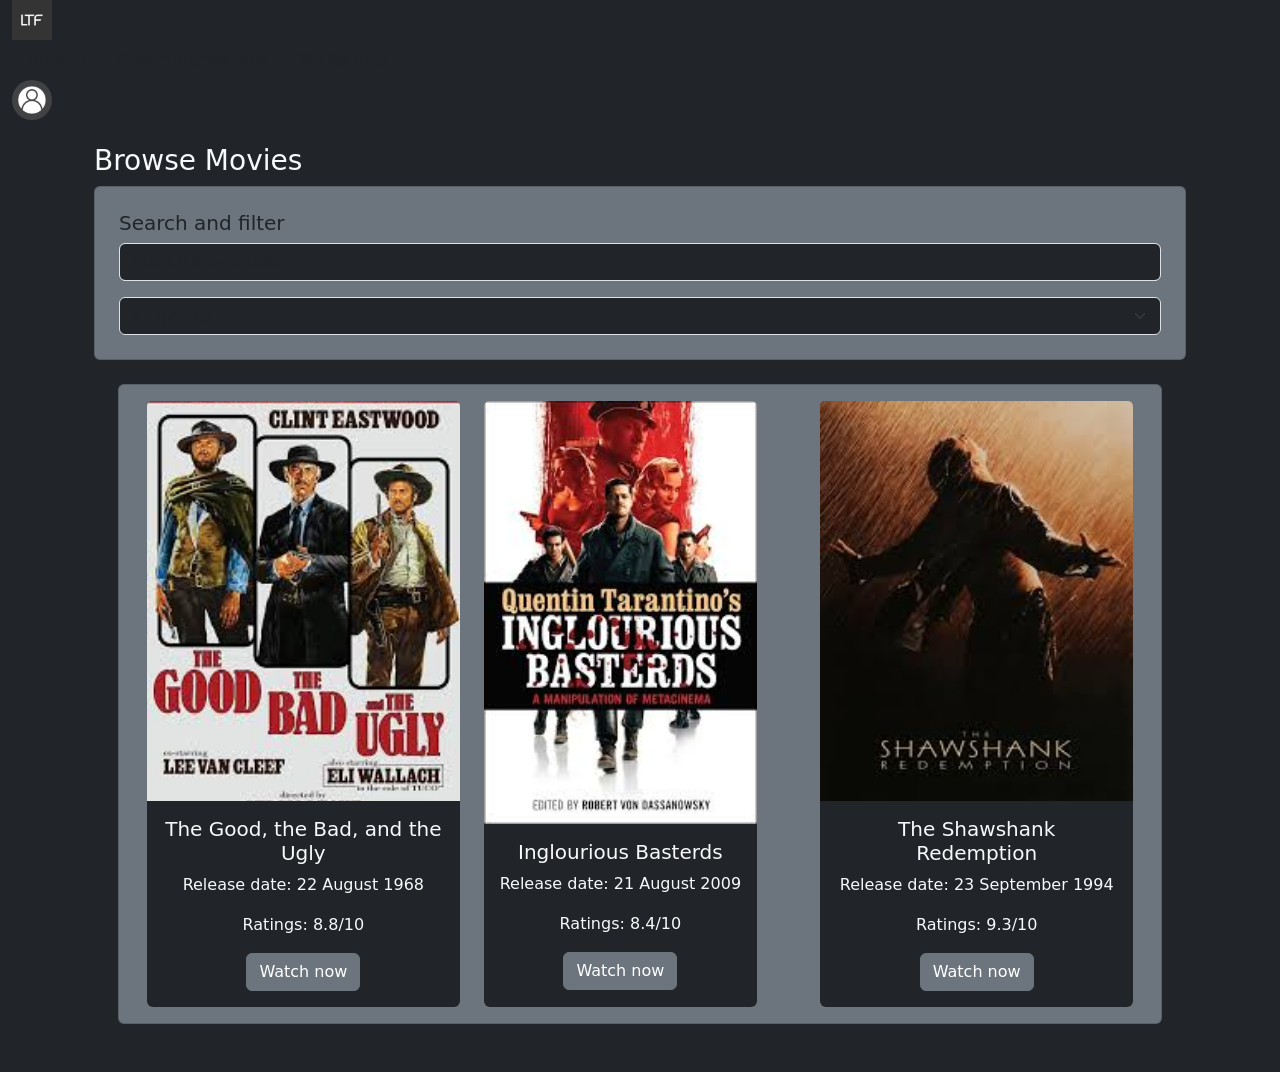
==== browser.html @ 70f5b3cb "Update browser.html" ====
<!DOCTYPE html>
<html>
<head>
    <title>Browse Movies</title>
    <link rel="stylesheet" href="style.css">
    <link href="https://cdn.jsdelivr.net/npm/bootstrap@5.3.2/dist/css/bootstrap.min.css" rel="stylesheet">
</head>

<body class="bg-dark text-light>

<nav class="navbar navbar-expand-lg navbar-dark">
  <div class="container-fluid">
    <a class="navbar-brand" href="#">
      <img src="logo.png" width="40">
    </a>

    <ul class="navbar-nav mx-auto flex-row">
      <li class="nav-item">
        <a class="nav-link mx-3" href="browser.html">Browse</a>
      </li>
      <li class="nav-item">
        <a class="nav-link mx-3" href="index.html">Recommendations</a>
      </li>
      <li class="nav-item">
        <a class="nav-link mx-3" href="ratings.html">My Ratings</a>
      </li>
    </ul>

    <img src="profile.jpg" width="40" class="rounded-circle">
  </div>
</nav>

    <div class = "container bg-dark text-light p-4 rounded">
    <h3>Browse Movies</h3>

    <div class="card p-4 mb-4 bg-secondary color-light">
        <h5>Search and filter</h5>

        <input type="text" class="form-control mb-3 bg-dark color-light" placeholder="Search Movie Title">

        <select class="form-select bg-dark color-light">
            <option>All genres</option>
            <option>Action</option>
            <option>Comedy</option>
            <option>Drama</option>
        </select>
    </div>

    <div class="card m-4 bg-secondary">
        <div class="card-body">
            <div class="container text-center">
                <div class="row">

                    <div class="col d-flex">
                        <div class="card movie-card bg-dark text-light border-0 h-100">
                            <img src="the_good_the_bad_and_the_ugly.jpg" class="card-img-top" style="height: 400px; object-fit: cover;">
                            <div class="card-body bs-light-text-emphasis">
                                <h5 class="card-title">The Good, the Bad, and the Ugly</h5>
                                <p class="card-text">Release date: 22 August 1968</p>
                                <p class="card-text">Ratings: 8.8/10</p>
                                <a href="#" class="btn btn-secondary mt-auto">Watch now</a>
                            </div>
                        </div>
                    </div>

                    <div class="col d-flex">
                        <div class="card movie-card bg-dark text-light border-0 h-100">
                            <img src="inglourious_basterds.jpg" class="card-img-top style="height: 400px; object-fit: cover;"">
                            <div class="card-body">
                                <h5 class="card-title">Inglourious Basterds</h5>
                                <p class="card-text">Release date: 21 August 2009</p>
                                <p class="card-text">Ratings: 8.4/10</p>
                                <a href="#" class="btn btn-secondary mt-auto">Watch now</a>
                            </div>
                        </div>
                    </div>

                    <div class="col d-flex">
                        <div class="card movie-card bg-dark text-light border-0 h-100">
                            <img src="the_shawshank_redemption.jpg" class="card-img-top" style="height: 400px; object-fit: cover;">
                            <div class="card-body">
                                <h5 class="card-title">The Shawshank Redemption</h5>
                                <p class="card-text">Release date: 23 September 1994</p>
                                <p class="card-text">Ratings: 9.3/10</p>
                                <a href="#" class="btn btn-secondary mt-auto">Watch now</a>
                            </div>
                        </div>
                    </div>

                </div>
            </div>
        </div>
    </div>

</body>
</html>
---- style.css ----
body{
  bg-dark;
  color-light;}

.card{
  bg=secondary;}
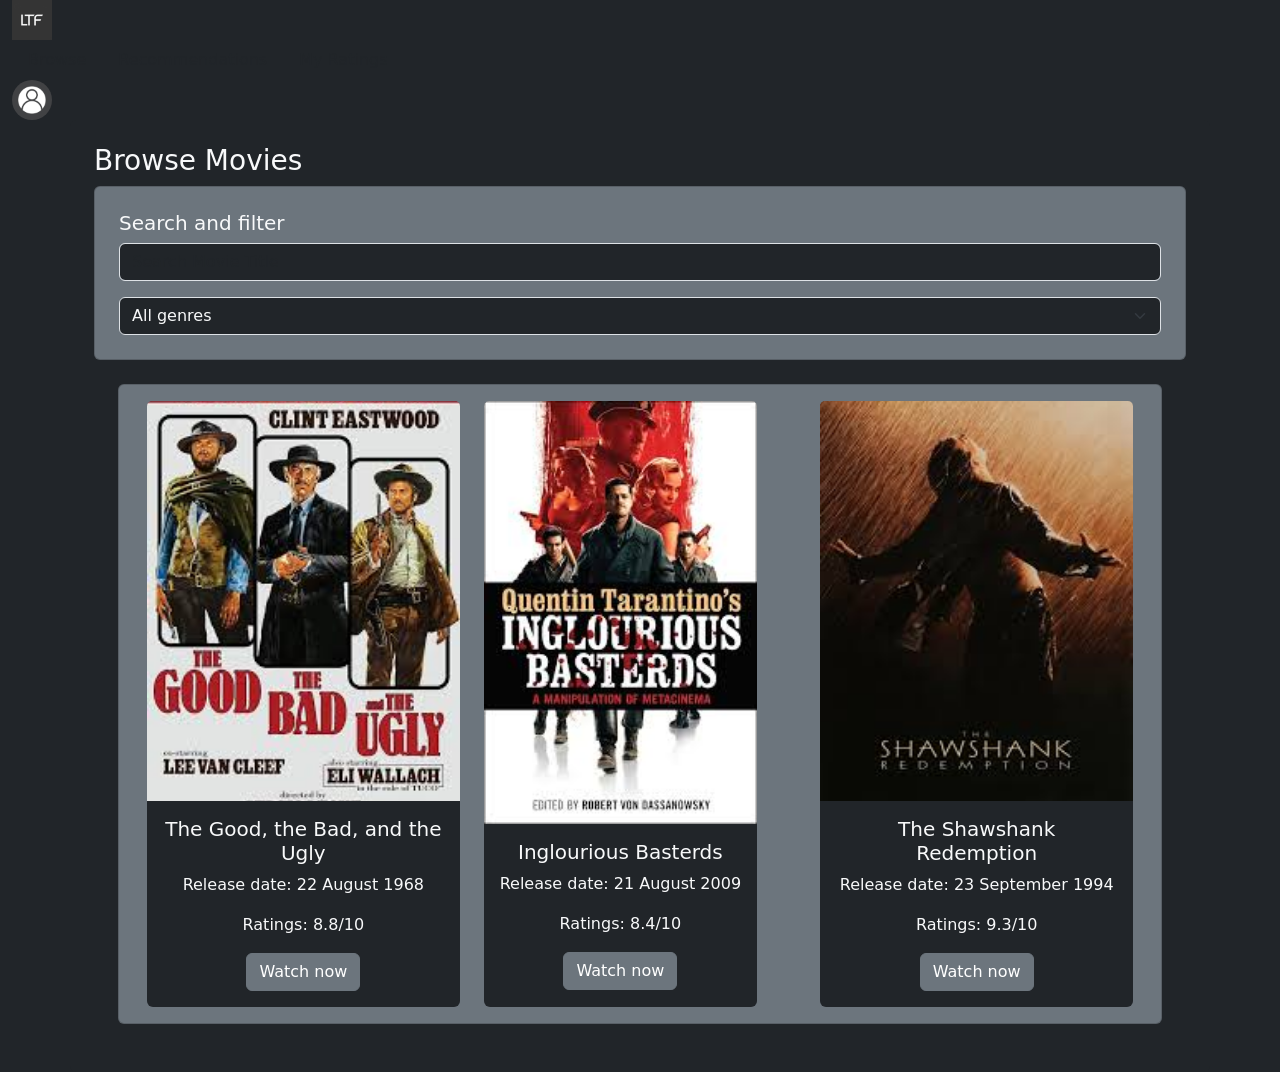
==== commit 8adb776c: "Update browser.html" ====
--- a/browser.html
+++ b/browser.html
@@ -33,12 +33,12 @@
     <div class = "container bg-dark text-light p-4 rounded">
     <h3>Browse Movies</h3>
 
-    <div class="card p-4 mb-4 bg-secondary color-light">
+    <div class="card p-4 mb-4 bg-secondary text-light">
         <h5>Search and filter</h5>
 
-        <input type="text" class="form-control mb-3 bg-dark color-light" placeholder="Search Movie Title">
+        <input type="text" class="form-control mb-3 bg-dark text-light" placeholder="Search Movie Title">
 
-        <select class="form-select bg-dark color-light">
+        <select class="form-select bg-dark text-light">
             <option>All genres</option>
             <option>Action</option>
             <option>Comedy</option>
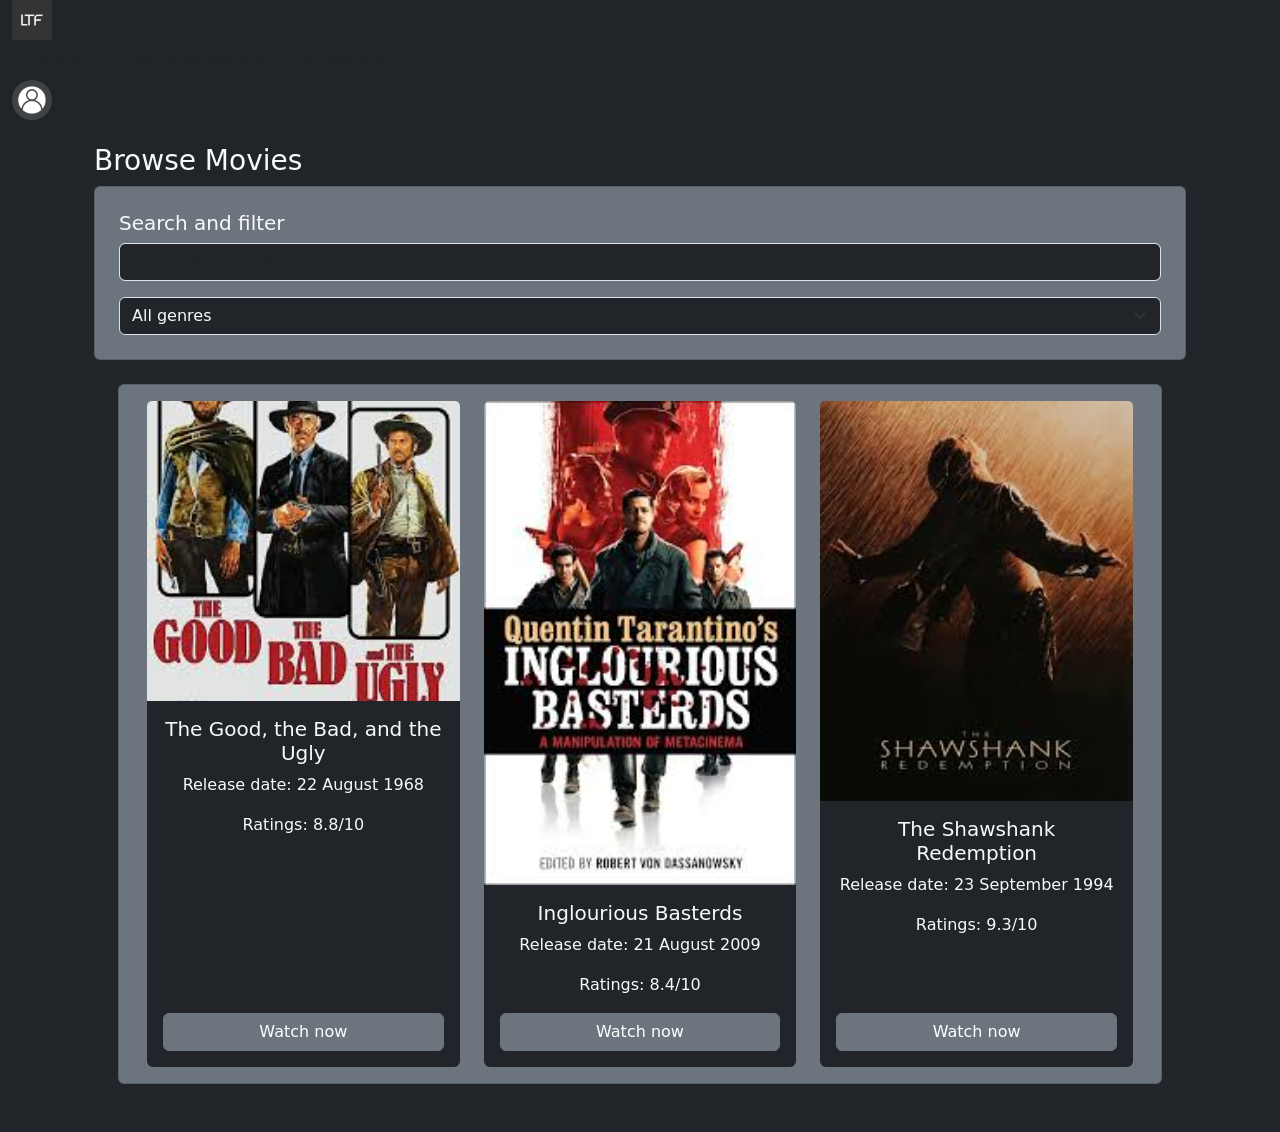
==== commit 6ee8af7b: "Update browser.html" ====
--- a/browser.html
+++ b/browser.html
@@ -49,12 +49,12 @@
     <div class="card m-4 bg-secondary">
         <div class="card-body">
             <div class="container text-center">
-                <div class="row">
+                <div class="row g-4">
 
-                    <div class="col d-flex">
-                        <div class="card movie-card bg-dark text-light border-0 h-100">
-                            <img src="the_good_the_bad_and_the_ugly.jpg" class="card-img-top" style="height: 400px; object-fit: cover;">
-                            <div class="card-body bs-light-text-emphasis">
+                    <div class="col-md-4">
+                        <div class="card bg-dark text-light border-0 h-100">
+                            <img src="the_good_the_bad_and_the_ugly.jpg" class="card-img-top" style="height: 300px; object-fit: cover;">
+                            <div class="card-body d-flex flex-column text-center">
                                 <h5 class="card-title">The Good, the Bad, and the Ugly</h5>
                                 <p class="card-text">Release date: 22 August 1968</p>
                                 <p class="card-text">Ratings: 8.8/10</p>
@@ -63,10 +63,10 @@
                         </div>
                     </div>
 
-                    <div class="col d-flex">
+                    <div class="col-md-4">
                         <div class="card movie-card bg-dark text-light border-0 h-100">
                             <img src="inglourious_basterds.jpg" class="card-img-top style="height: 400px; object-fit: cover;"">
-                            <div class="card-body">
+                            <div class="card-body d-flex flex-column text-center">
                                 <h5 class="card-title">Inglourious Basterds</h5>
                                 <p class="card-text">Release date: 21 August 2009</p>
                                 <p class="card-text">Ratings: 8.4/10</p>
@@ -75,10 +75,10 @@
                         </div>
                     </div>
 
-                    <div class="col d-flex">
+                    <div class="col -md-4">
                         <div class="card movie-card bg-dark text-light border-0 h-100">
                             <img src="the_shawshank_redemption.jpg" class="card-img-top" style="height: 400px; object-fit: cover;">
-                            <div class="card-body">
+                            <div class="card-body d-flex flex-column text-center">
                                 <h5 class="card-title">The Shawshank Redemption</h5>
                                 <p class="card-text">Release date: 23 September 1994</p>
                                 <p class="card-text">Ratings: 9.3/10</p>
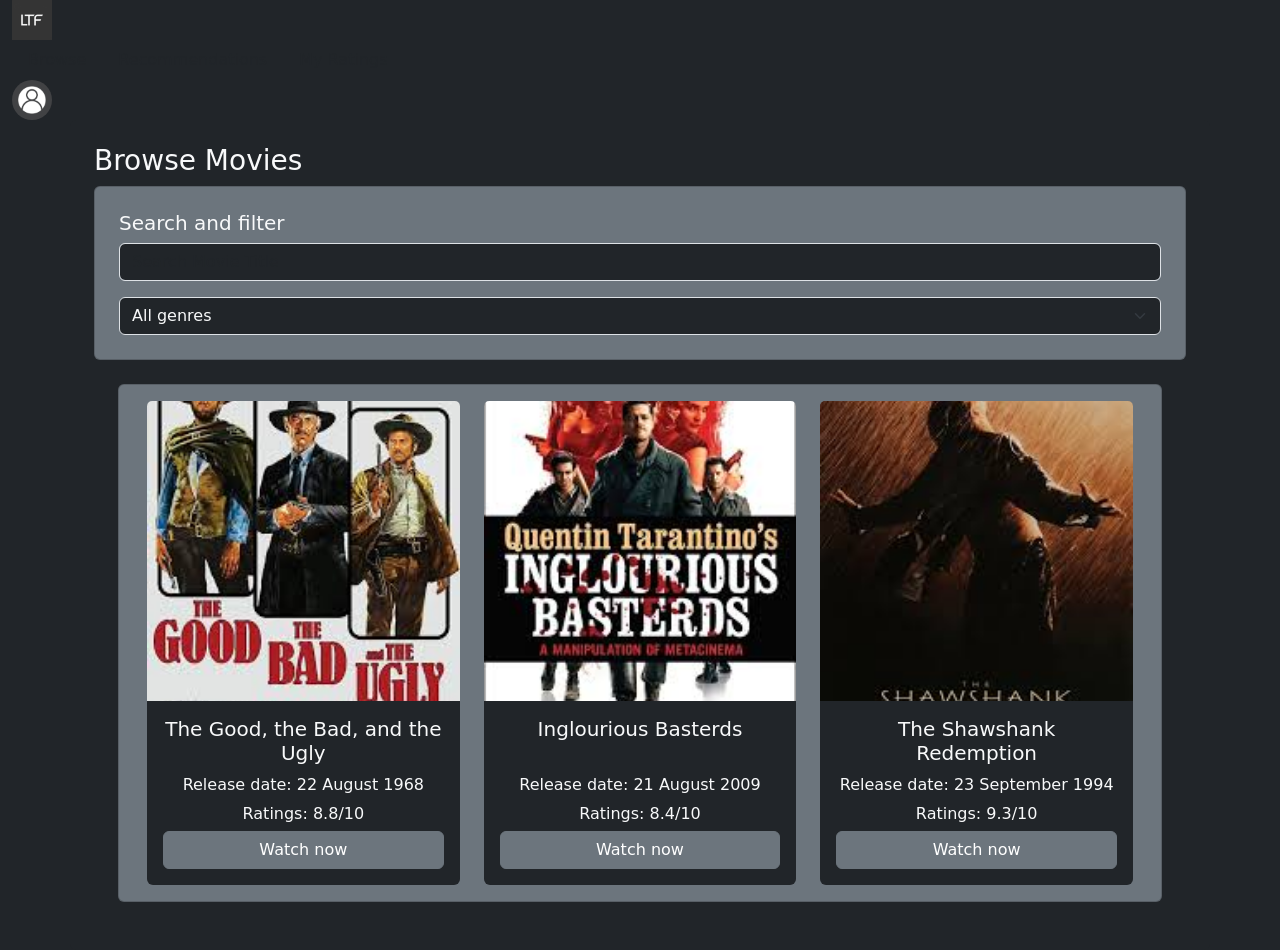
==== commit ca73fe47: "Update browser.html" ====
--- a/browser.html
+++ b/browser.html
@@ -53,7 +53,7 @@
 
                     <div class="col-md-4">
                         <div class="card bg-dark text-light border-0 h-100">
-                            <img src="the_good_the_bad_and_the_ugly.jpg" class="card-img-top" style="height: 300px; object-fit: cover;">
+                            <img src="the_good_the_bad_and_the_ugly.jpg" class="card-img-top">
                             <div class="card-body d-flex flex-column text-center">
                                 <h5 class="card-title">The Good, the Bad, and the Ugly</h5>
                                 <p class="card-text">Release date: 22 August 1968</p>
@@ -65,7 +65,7 @@
 
                     <div class="col-md-4">
                         <div class="card movie-card bg-dark text-light border-0 h-100">
-                            <img src="inglourious_basterds.jpg" class="card-img-top style="height: 400px; object-fit: cover;"">
+                            <img src="inglourious_basterds.jpg" class="card-img-top">
                             <div class="card-body d-flex flex-column text-center">
                                 <h5 class="card-title">Inglourious Basterds</h5>
                                 <p class="card-text">Release date: 21 August 2009</p>
@@ -77,7 +77,7 @@
 
                     <div class="col -md-4">
                         <div class="card movie-card bg-dark text-light border-0 h-100">
-                            <img src="the_shawshank_redemption.jpg" class="card-img-top" style="height: 400px; object-fit: cover;">
+                            <img src="the_shawshank_redemption.jpg" class="card-img-top">
                             <div class="card-body d-flex flex-column text-center">
                                 <h5 class="card-title">The Shawshank Redemption</h5>
                                 <p class="card-text">Release date: 23 September 1994</p>
--- a/style.css
+++ b/style.css
@@ -4,3 +4,16 @@
 
 .card{
   bg=secondary;}
+
+.card-title {
+  min-height: 48px;
+}
+
+.card-text {
+  margin-bottom: 5px;
+}
+
+.card-img-top {
+  height: 300px;
+  object-fit: cover;
+}
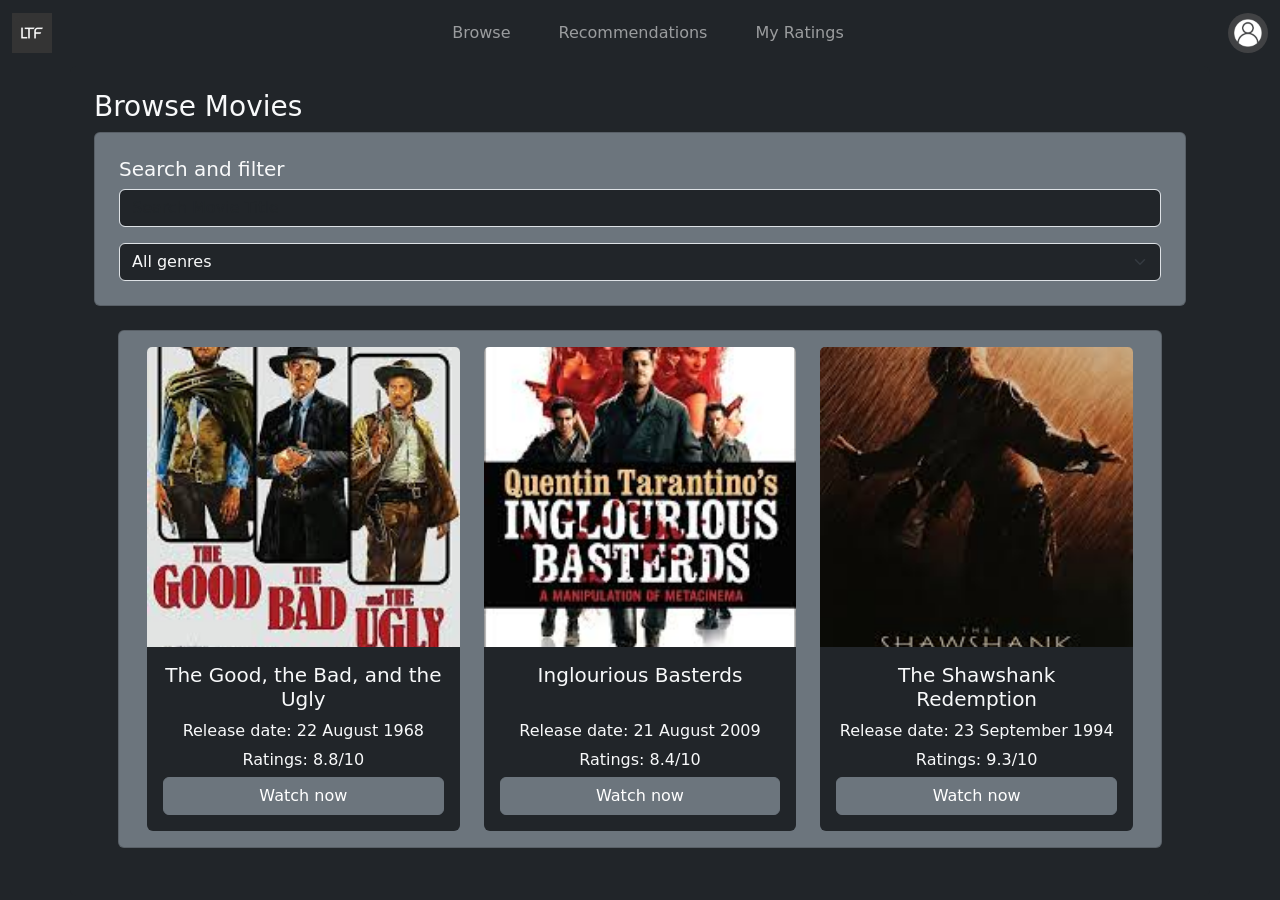
==== commit b81f3aee: "Update browser.html" ====
--- a/browser.html
+++ b/browser.html
@@ -6,9 +6,9 @@
     <link href="https://cdn.jsdelivr.net/npm/bootstrap@5.3.2/dist/css/bootstrap.min.css" rel="stylesheet">
 </head>
 
-<body class="bg-dark text-light>
+<body class="bg-dark text-light">
 
-<nav class="navbar navbar-expand-lg navbar-dark">
+<nav class="navbar navbar-expand-lg navbar-dark bg-dark">
   <div class="container-fluid">
     <a class="navbar-brand" href="#">
       <img src="logo.png" width="40">
--- a/style.css
+++ b/style.css
@@ -1,10 +1,3 @@
-body{
-  bg-dark;
-  color-light;}
-
-.card{
-  bg=secondary;}
-
 .card-title {
   min-height: 48px;
 }
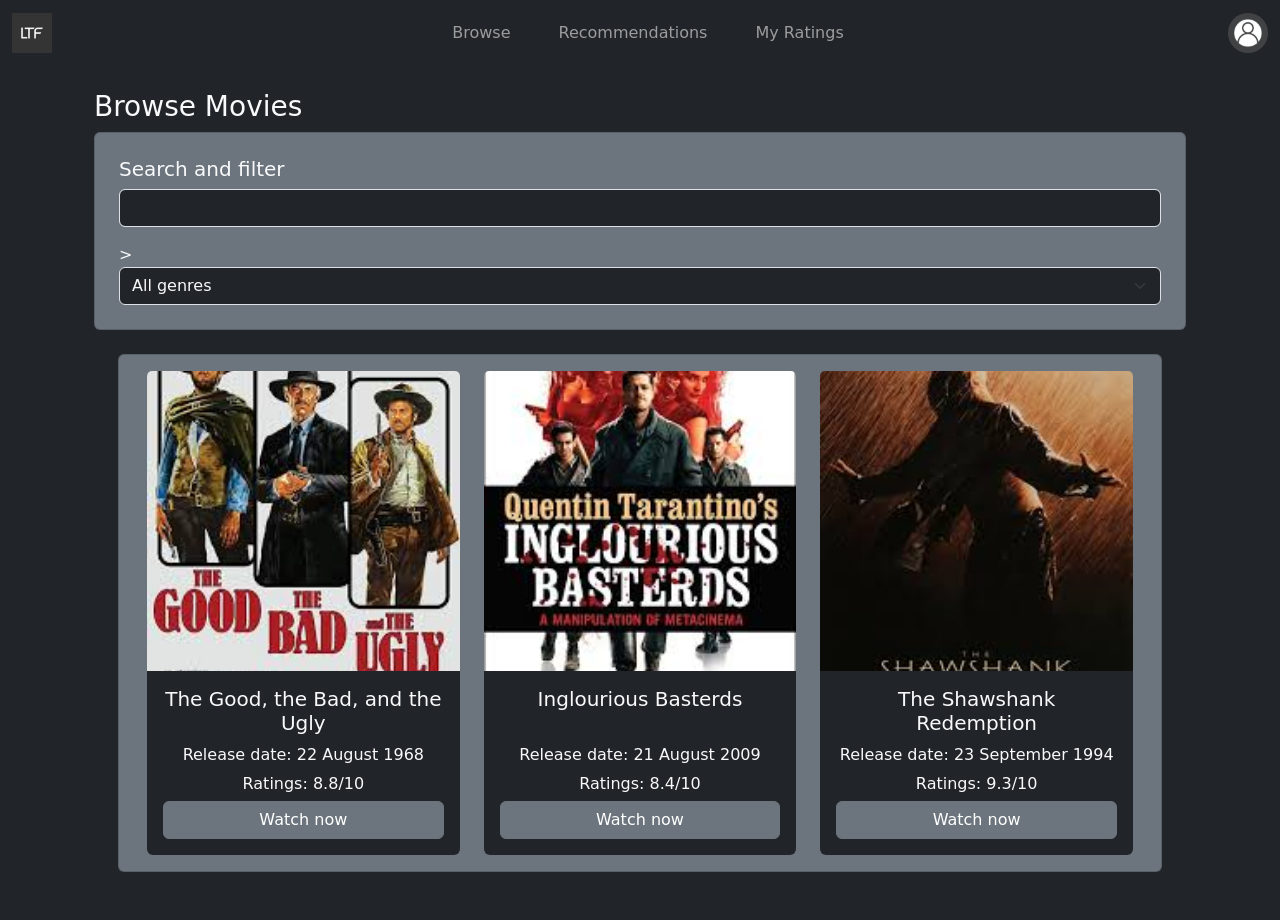
==== commit 59f350ce: "Update browser.html" ====
--- a/browser.html
+++ b/browser.html
@@ -36,7 +36,8 @@
     <div class="card p-4 mb-4 bg-secondary text-light">
         <h5>Search and filter</h5>
 
-        <input type="text" class="form-control mb-3 bg-dark text-light" placeholder="Search Movie Title">
+        <input type="text" class="form-control mb-3 bg-dark text-light" placeholder="Search Movie Title" style="--bs-placeholder-color: white; color: white;">
+>
 
         <select class="form-select bg-dark text-light">
             <option>All genres</option>
